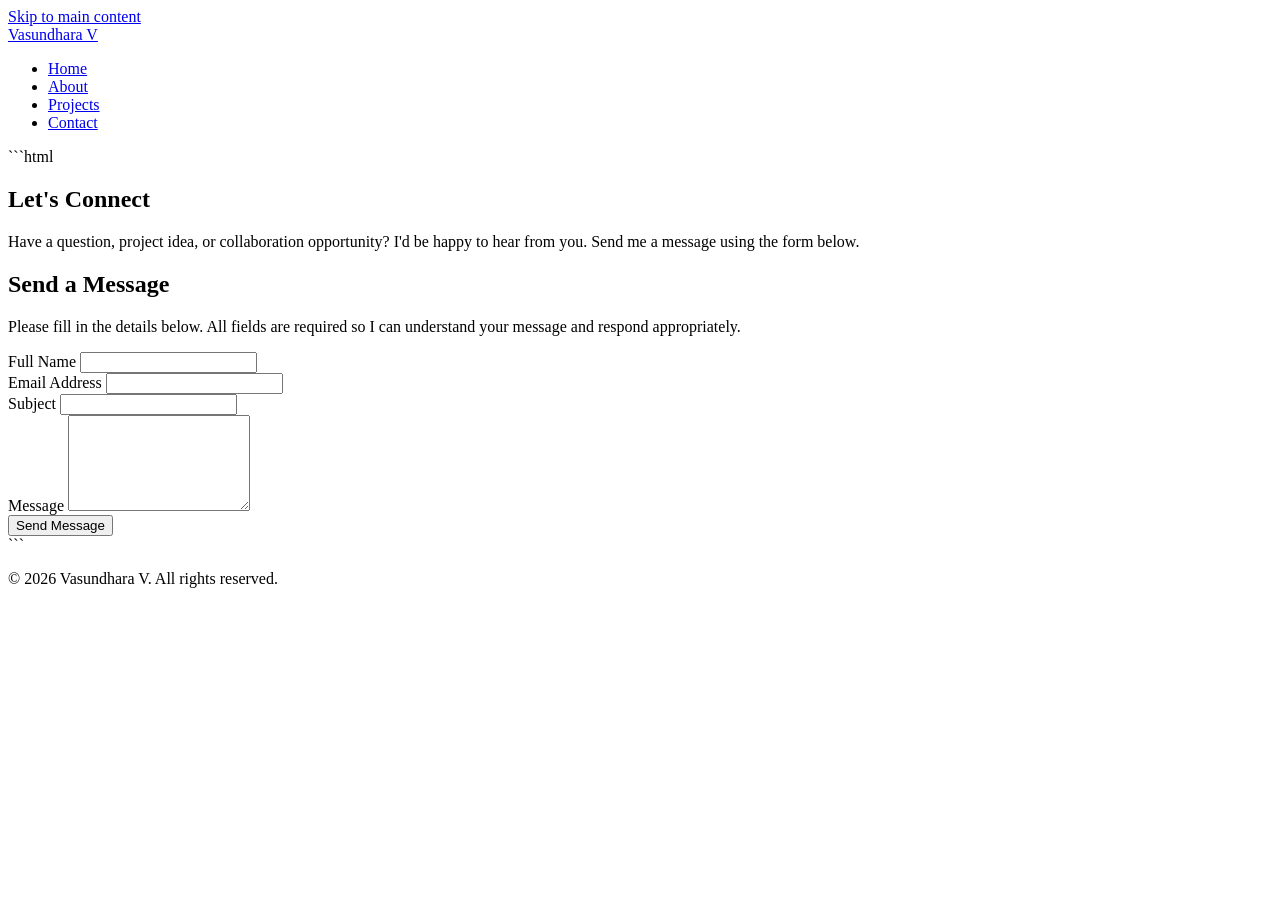
==== contact.html @ bc4fdab8 "Add files via upload" ====
<!DOCTYPE html>
<html lang="en">

<head>
    <meta charset="UTF-8">

    <meta name="viewport" content="width=device-width, initial-scale=1.0">

    <meta name="description"
          content="Contact Vasundhara V for professional and academic opportunities, collaboration, and project discussions.">

    <meta name="author" content="Vasundhara V">

    <title>Contact | Vasundhara V</title>

    <link rel="stylesheet" href="css/portfolio.css">
</head>

<body>

    <!-- Skip link for keyboard users -->
    <a href="#main-content" class="skip-link">
        Skip to main content
    </a>

    <header>

        <nav aria-label="Main navigation">

            <a href="index.html">
                Vasundhara V
            </a>

            <ul>
                <li>
                    <a href="index.html">Home</a>
                </li>

                <li>
                    <a href="about.html">About</a>
                </li>

                <li>
                    <a href="projects.html">Projects</a>
                </li>

                <li>
                    <a href="contact.html" aria-current="page">
                        Contact
                    </a>
                </li>
            </ul>

        </nav>

    </header>

    ```html
<main id="main-content">

    <section aria-labelledby="contact-heading">

        <h1 id="contact-heading">Let's Connect</h1>

        <p>
            Have a question, project idea, or collaboration opportunity?
            I'd be happy to hear from you. Send me a message using the
            form below.
        </p>

    </section>

<section class="contact-form-section" aria-labelledby="form-heading">

    <h2 id="form-heading">Send a Message</h2>

    <p id="form-description" class="form-intro">
        Please fill in the details below. All fields are required
        so I can understand your message and respond appropriately.
    </p>

    <form
        action="https://formsubmit.co/vasundharavenkatesh04@gmail.com"
        method="POST"
        aria-describedby="form-description"
    >

        <input type="hidden"
               name="_subject"
               value="New Portfolio Contact Message">

        <input type="hidden"
               name="_template"
               value="table">

        <div>
            <label for="name">Full Name</label>
            <input
                type="text"
                id="name"
                name="name"
                autocomplete="name"
                required
            >
        </div>

        <div>
            <label for="email">Email Address</label>
            <input
                type="email"
                id="email"
                name="email"
                autocomplete="email"
                required
            >
        </div>

        <div>
            <label for="subject">Subject</label>
            <input
                type="text"
                id="subject"
                name="subject"
                required
            >
        </div>

        <div>
            <label for="message">Message</label>
            <textarea
                id="message"
                name="message"
                rows="6"
                required
            ></textarea>
        </div>

        <button type="submit">Send Message</button>

    </form>

</section>
    

</main>
```


    <footer>

        <p>
            &copy; 2026 Vasundhara V. All rights reserved.
        </p>

    </footer>

</body>

</html>
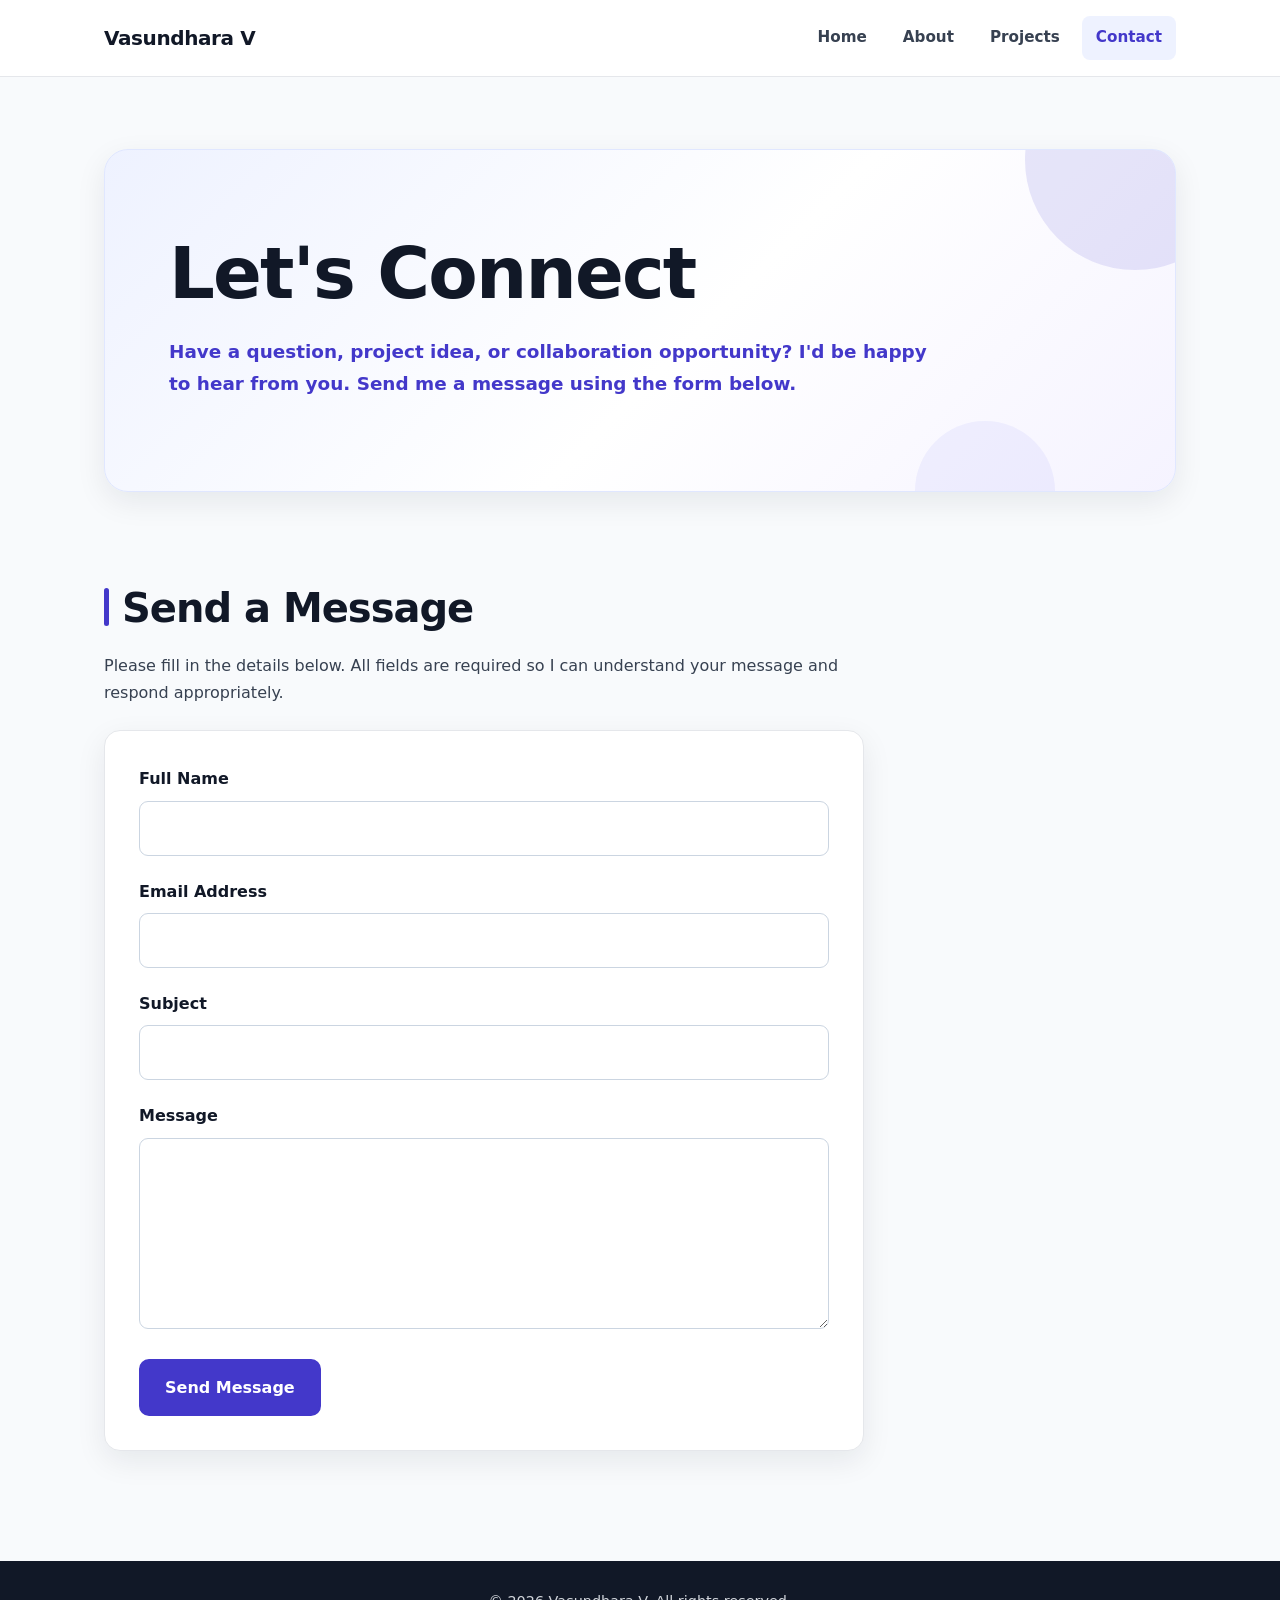
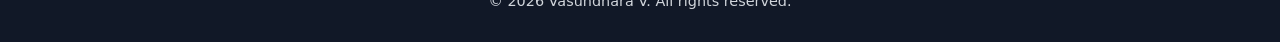
==== commit 79e7087b: "Update contact.html" ====
--- a/contact.html
+++ b/contact.html
@@ -55,7 +55,7 @@
 
     </header>
 
-    ```html
+    
 <main id="main-content">
 
     <section aria-labelledby="contact-heading">
@@ -143,7 +143,7 @@
     
 
 </main>
-```
+
 
 
     <footer>
@@ -156,4 +156,4 @@
 
 </body>
 
-</html>+</html>
--- a/css/portfolio.css
+++ b/css/portfolio.css
@@ -0,0 +1,865 @@
+/* =========================================
+   Vasundhara V - Professional Portfolio
+   ========================================= */
+
+:root {
+    --primary: #4338ca;
+    --primary-dark: #312e81;
+    --primary-light: #eef2ff;
+    --navy: #111827;
+    --text: #374151;
+    --muted: #6b7280;
+    --background: #f8fafc;
+    --surface: #ffffff;
+    --border: #e5e7eb;
+    --success: #047857;
+    --focus: #f59e0b;
+
+    --max-width: 1120px;
+    --radius: 16px;
+    --shadow: 0 10px 30px rgba(15, 23, 42, 0.08);
+}
+
+
+/* =========================================
+   Base
+   ========================================= */
+
+* {
+    box-sizing: border-box;
+}
+
+html {
+    scroll-behavior: smooth;
+}
+
+body {
+    margin: 0;
+    font-family:
+        Inter,
+        ui-sans-serif,
+        system-ui,
+        -apple-system,
+        BlinkMacSystemFont,
+        "Segoe UI",
+        sans-serif;
+
+    line-height: 1.7;
+    background: var(--background);
+    color: var(--text);
+}
+
+img {
+    max-width: 100%;
+    height: auto;
+}
+
+a {
+    color: var(--primary);
+}
+
+p {
+    max-width: 760px;
+}
+
+
+/* =========================================
+   Accessibility - Skip Link
+   ========================================= */
+
+.skip-link {
+    position: absolute;
+    top: -100px;
+    left: 20px;
+
+    padding: 12px 18px;
+
+    background: var(--navy);
+    color: #ffffff;
+
+    text-decoration: none;
+    font-weight: 700;
+
+    border-radius: 8px;
+
+    z-index: 9999;
+}
+
+.skip-link:focus {
+    top: 20px;
+}
+
+
+/* =========================================
+   Header & Navigation
+   ========================================= */
+
+header {
+    position: sticky;
+    top: 0;
+    z-index: 1000;
+
+    background: rgba(255, 255, 255, 0.96);
+
+    border-bottom: 1px solid var(--border);
+
+    backdrop-filter: blur(12px);
+}
+
+nav {
+    max-width: var(--max-width);
+    margin: 0 auto;
+
+    min-height: 76px;
+    padding: 16px 24px;
+
+    display: flex;
+    align-items: center;
+    justify-content: space-between;
+
+    gap: 30px;
+}
+
+nav > a {
+    color: var(--navy);
+
+    text-decoration: none;
+
+    font-size: 1.25rem;
+    font-weight: 800;
+
+    letter-spacing: -0.02em;
+}
+
+
+
+nav ul {
+    display: flex;
+    align-items: center;
+
+    gap: 8px;
+
+    list-style: none;
+
+    margin: 0;
+    padding: 0;
+}
+
+nav ul a {
+    display: inline-block;
+
+    padding: 9px 14px;
+
+    color: var(--text);
+
+    text-decoration: none;
+
+    font-size: 0.95rem;
+    font-weight: 600;
+
+    border-radius: 8px;
+
+    transition:
+        background-color 0.2s ease,
+        color 0.2s ease;
+}
+
+nav ul a:hover {
+    background: var(--primary-light);
+    color: var(--primary);
+}
+
+nav ul a[aria-current="page"] {
+    background: var(--primary-light);
+    color: var(--primary);
+}
+
+
+/* =========================================
+   Keyboard Focus
+   ========================================= */
+
+a:focus-visible,
+button:focus-visible,
+input:focus-visible,
+textarea:focus-visible {
+    outline: 3px solid var(--focus);
+    outline-offset: 4px;
+}
+
+
+/* =========================================
+   Main Layout
+   ========================================= */
+
+main {
+    max-width: var(--max-width);
+
+    margin: 0 auto;
+
+    padding: 72px 24px 90px;
+}
+
+section {
+    margin-bottom: 72px;
+}
+
+section:last-child {
+    margin-bottom: 0;
+}
+
+
+/* =========================================
+   Headings
+   ========================================= */
+
+h1,
+h2,
+h3 {
+    color: var(--navy);
+
+    line-height: 1.2;
+
+    letter-spacing: -0.025em;
+}
+
+h1 {
+    margin: 0 0 20px;
+
+    font-size: clamp(2.5rem, 6vw, 4.5rem);
+}
+
+h2 {
+    margin: 0 0 20px;
+
+    font-size: clamp(1.8rem, 4vw, 2.5rem);
+}
+
+h3 {
+    margin: 0 0 12px;
+
+    font-size: 1.3rem;
+}
+
+p {
+    margin-top: 0;
+}
+
+
+/* =========================================
+   Home / Hero Section
+   ========================================= */
+
+main > section:first-child {
+    position: relative;
+
+    padding: 80px 64px;
+
+    background:
+        linear-gradient(
+            135deg,
+            #eef2ff 0%,
+            #ffffff 55%,
+            #f5f3ff 100%
+        );
+
+    border: 1px solid #e0e7ff;
+
+    border-radius: 24px;
+
+    box-shadow: var(--shadow);
+
+    overflow: hidden;
+}
+
+main > section:first-child::before {
+    content: "";
+
+    position: absolute;
+
+    width: 220px;
+    height: 220px;
+
+    top: -100px;
+    right: -70px;
+
+    background: rgba(67, 56, 202, 0.12);
+
+    border-radius: 50%;
+}
+
+main > section:first-child::after {
+    content: "";
+
+    position: absolute;
+
+    width: 140px;
+    height: 140px;
+
+    bottom: -70px;
+    right: 120px;
+
+    background: rgba(99, 102, 241, 0.08);
+
+    border-radius: 50%;
+}
+
+main > section:first-child h1,
+main > section:first-child p,
+main > section:first-child a {
+    position: relative;
+    z-index: 1;
+}
+
+main > section:first-child h1 {
+    max-width: 800px;
+}
+
+main > section:first-child > p:first-of-type {
+    color: var(--primary);
+
+    font-size: 1.15rem;
+    font-weight: 700;
+
+    margin-bottom: 12px;
+}
+
+main > section:first-child > p:nth-of-type(2) {
+    color: var(--muted);
+
+    font-size: 1.05rem;
+
+    margin-bottom: 28px;
+}
+
+
+/* =========================================
+   Buttons / CTA
+   ========================================= */
+
+main > section:first-child a {
+    display: inline-flex;
+    align-items: center;
+    justify-content: center;
+
+    padding: 13px 22px;
+
+    background: var(--primary);
+    color: #ffffff;
+
+    border: 2px solid var(--primary);
+
+    border-radius: 10px;
+
+    text-decoration: none;
+
+    font-weight: 700;
+
+    box-shadow: 0 6px 18px rgba(67, 56, 202, 0.2);
+
+    transition:
+        transform 0.2s ease,
+        background-color 0.2s ease,
+        box-shadow 0.2s ease;
+}
+
+main > section:first-child a:hover {
+    background: var(--primary-dark);
+    border-color: var(--primary-dark);
+
+    transform: translateY(-2px);
+
+    box-shadow: 0 10px 24px rgba(67, 56, 202, 0.25);
+}
+
+
+/* =========================================
+   Introduction
+   ========================================= */
+
+main > section:nth-child(2) {
+    padding: 20px 0;
+}
+
+main > section:nth-child(2) h2 {
+    position: relative;
+
+    padding-left: 18px;
+}
+
+main > section:nth-child(2) h2::before {
+    content: "";
+
+    position: absolute;
+
+    left: 0;
+    top: 4px;
+
+    width: 5px;
+    height: 80%;
+
+    background: var(--primary);
+
+    border-radius: 10px;
+}
+
+
+/* =========================================
+   Cards / Articles
+   ========================================= */
+
+article {
+    margin-bottom: 20px;
+
+    padding: 28px;
+
+    background: var(--surface);
+
+    border: 1px solid var(--border);
+
+    border-radius: var(--radius);
+
+    box-shadow: 0 5px 18px rgba(15, 23, 42, 0.05);
+
+    transition:
+        transform 0.2s ease,
+        box-shadow 0.2s ease,
+        border-color 0.2s ease;
+}
+
+article:hover {
+    transform: translateY(-4px);
+
+    border-color: #c7d2fe;
+
+    box-shadow: var(--shadow);
+}
+
+article h3 {
+    color: var(--primary);
+}
+
+article strong {
+    color: var(--navy);
+}
+
+
+/* =========================================
+   Lists / Skills
+   ========================================= */
+
+section ul {
+    max-width: 800px;
+
+    margin: 20px 0 0;
+    padding: 0;
+
+    list-style: none;
+
+    display: grid;
+    grid-template-columns: repeat(2, minmax(0, 1fr));
+
+    gap: 12px;
+}
+
+section li {
+    padding: 13px 16px;
+
+    background: var(--surface);
+
+    border: 1px solid var(--border);
+
+    border-radius: 10px;
+
+    font-weight: 600;
+
+    box-shadow: 0 3px 10px rgba(15, 23, 42, 0.04);
+}
+
+
+/* =========================================
+   Contact Form
+   ========================================= */
+
+form {
+    max-width: 760px;
+
+    padding: 34px;
+
+    background: var(--surface);
+
+    border: 1px solid var(--border);
+
+    border-radius: var(--radius);
+
+    box-shadow: var(--shadow);
+}
+
+form div {
+    margin-bottom: 22px;
+}
+
+label {
+    display: block;
+
+    margin-bottom: 8px;
+
+    color: var(--navy);
+
+    font-weight: 700;
+}
+
+input,
+textarea {
+    width: 100%;
+
+    padding: 13px 15px;
+
+    font: inherit;
+
+    color: var(--navy);
+
+    background: #ffffff;
+
+    border: 1.5px solid #cbd5e1;
+
+    border-radius: 9px;
+
+    transition:
+        border-color 0.2s ease,
+        box-shadow 0.2s ease;
+}
+
+input:hover,
+textarea:hover {
+    border-color: #94a3b8;
+}
+
+input:focus,
+textarea:focus {
+    border-color: var(--primary);
+
+    box-shadow: 0 0 0 4px rgba(67, 56, 202, 0.12);
+
+    outline: none;
+}
+
+textarea {
+    min-height: 150px;
+
+    resize: vertical;
+}
+
+button {
+    padding: 13px 24px;
+
+    font: inherit;
+    font-weight: 700;
+
+    color: #ffffff;
+
+    background: var(--primary);
+
+    border: 2px solid var(--primary);
+
+    border-radius: 10px;
+
+    cursor: pointer;
+
+    transition:
+        background-color 0.2s ease,
+        transform 0.2s ease;
+}
+
+button:hover {
+    background: var(--primary-dark);
+
+    border-color: var(--primary-dark);
+
+    transform: translateY(-2px);
+}
+
+
+/* =========================================
+   Footer
+   ========================================= */
+
+footer {
+    padding: 28px 24px;
+
+    text-align: center;
+
+    background: var(--navy);
+
+    color: #d1d5db;
+}
+
+footer p {
+    margin: 0 auto;
+
+    font-size: 0.9rem;
+}
+
+footer a {
+    color: #ffffff;
+}
+
+
+/* =========================================
+   Responsive Design
+   ========================================= */
+
+@media (max-width: 800px) {
+
+    nav {
+        flex-direction: column;
+
+        padding: 18px 20px;
+
+        gap: 12px;
+    }
+
+    nav ul {
+        flex-wrap: wrap;
+
+        justify-content: center;
+    }
+
+    main {
+        padding: 45px 18px 65px;
+    }
+
+    main > section:first-child {
+        padding: 55px 28px;
+    }
+
+    section ul {
+        grid-template-columns: 1fr;
+    }
+}
+
+
+@media (max-width: 520px) {
+
+    nav ul {
+        gap: 2px;
+    }
+
+    nav ul a {
+        padding: 8px 9px;
+
+        font-size: 0.88rem;
+    }
+
+    main > section:first-child {
+        padding: 42px 22px;
+
+        border-radius: 18px;
+    }
+
+    h1 {
+        font-size: 2.4rem;
+    }
+
+    h2 {
+        font-size: 1.8rem;
+    }
+
+    article {
+        padding: 22px;
+    }
+
+    form {
+        padding: 22px;
+    }
+}
+
+
+/* =========================================
+   Reduced Motion Accessibility
+   ========================================= */
+
+@media (prefers-reduced-motion: reduce) {
+
+    html {
+        scroll-behavior: auto;
+    }
+
+    *,
+    *::before,
+    *::after {
+        transition-duration: 0.01ms !important;
+        animation-duration: 0.01ms !important;
+        animation-iteration-count: 1 !important;
+    }
+}
+/* =========================================
+   Professional Hero Layout
+   ========================================= */
+
+.hero {
+    display: grid;
+    grid-template-columns: 1.2fr 0.8fr;
+    align-items: center;
+    gap: 60px;
+}
+
+.hero-content {
+    position: relative;
+    z-index: 2;
+}
+
+.hero-label {
+    color: var(--primary);
+    font-size: 0.78rem;
+    font-weight: 800;
+    letter-spacing: 0.12em;
+    margin-bottom: 14px;
+}
+
+.hero h1 span {
+    color: var(--primary);
+}
+
+.hero-role {
+    color: var(--primary-dark);
+    font-size: 1.2rem;
+    font-weight: 700;
+    margin-bottom: 12px;
+}
+
+
+/* =========================================
+   Profile Photo
+   ========================================= */
+
+.hero-visual {
+    display: flex;
+    justify-content: center;
+    align-items: center;
+    position: relative;
+}
+
+.hero-visual::before {
+    content: "";
+    position: absolute;
+
+    width: 310px;
+    height: 310px;
+
+    border-radius: 50%;
+
+    background: var(--primary-light);
+
+    border: 1px solid #c7d2fe;
+
+    transform: translate(12px, 12px);
+
+    z-index: 0;
+}
+
+.hero-visual img {
+    position: relative;
+    z-index: 1;
+
+    width: 280px;
+    height: 280px;
+
+    object-fit: cover;
+
+    border-radius: 50%;
+
+    border: 8px solid #ffffff;
+
+    box-shadow:
+        0 20px 45px rgba(15, 23, 42, 0.16),
+        0 0 0 1px #dbeafe;
+
+    transition:
+        transform 0.3s ease,
+        box-shadow 0.3s ease;
+}
+
+.hero-visual img:hover {
+    transform: translateY(-5px);
+
+    box-shadow:
+        0 25px 55px rgba(15, 23, 42, 0.20),
+        0 0 0 1px #c7d2fe;
+}
+
+
+/* =========================================
+   Mobile Hero
+   ========================================= */
+
+@media (max-width: 800px) {
+
+    .hero {
+        grid-template-columns: 1fr;
+
+        text-align: center;
+
+        gap: 40px;
+    }
+
+    .hero-content p {
+        margin-left: auto;
+        margin-right: auto;
+    }
+
+    .hero-visual {
+        order: -1;
+    }
+
+    .hero-visual::before {
+        width: 260px;
+        height: 260px;
+    }
+
+    .hero-visual img {
+        width: 230px;
+        height: 230px;
+    }
+}
+/* Hero action buttons */
+
+.hero-actions {
+    display: flex;
+    flex-wrap: wrap;
+    gap: 14px;
+    margin-top: 28px;
+}
+
+.hero-actions .secondary-link {
+    background: #ffffff;
+    color: var(--primary);
+    border: 2px solid #c7d2fe;
+    box-shadow: none;
+}
+
+.hero-actions .secondary-link:hover {
+    background: var(--primary-light);
+    color: var(--primary-dark);
+    border-color: var(--primary);
+}
+
+@media (max-width: 520px) {
+    .hero-actions {
+        flex-direction: column;
+    }
+
+    .hero-actions a {
+        width: 100%;
+    }
+}
+
+/* Contact form introduction */
+
+.form-intro {
+    margin-bottom: 24px;
+}
+
+form {
+    margin-top: 0;
+}
